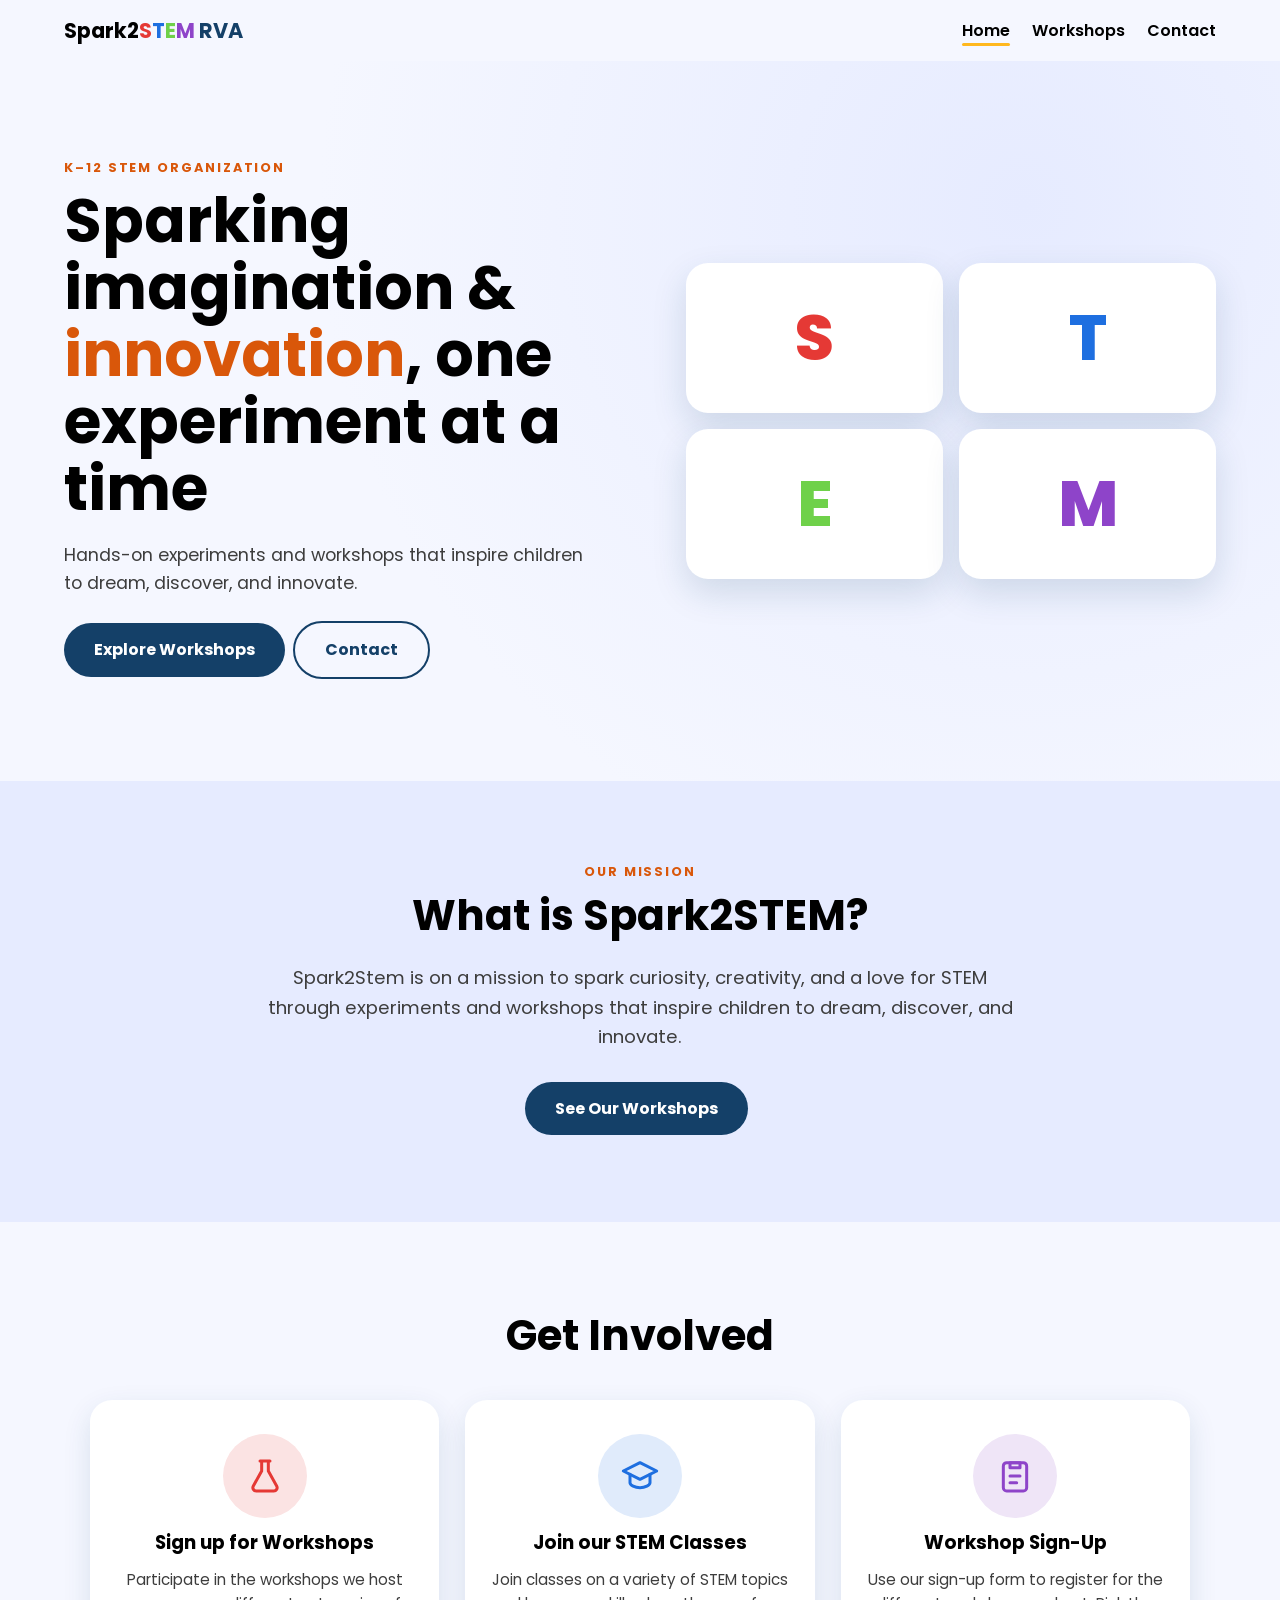
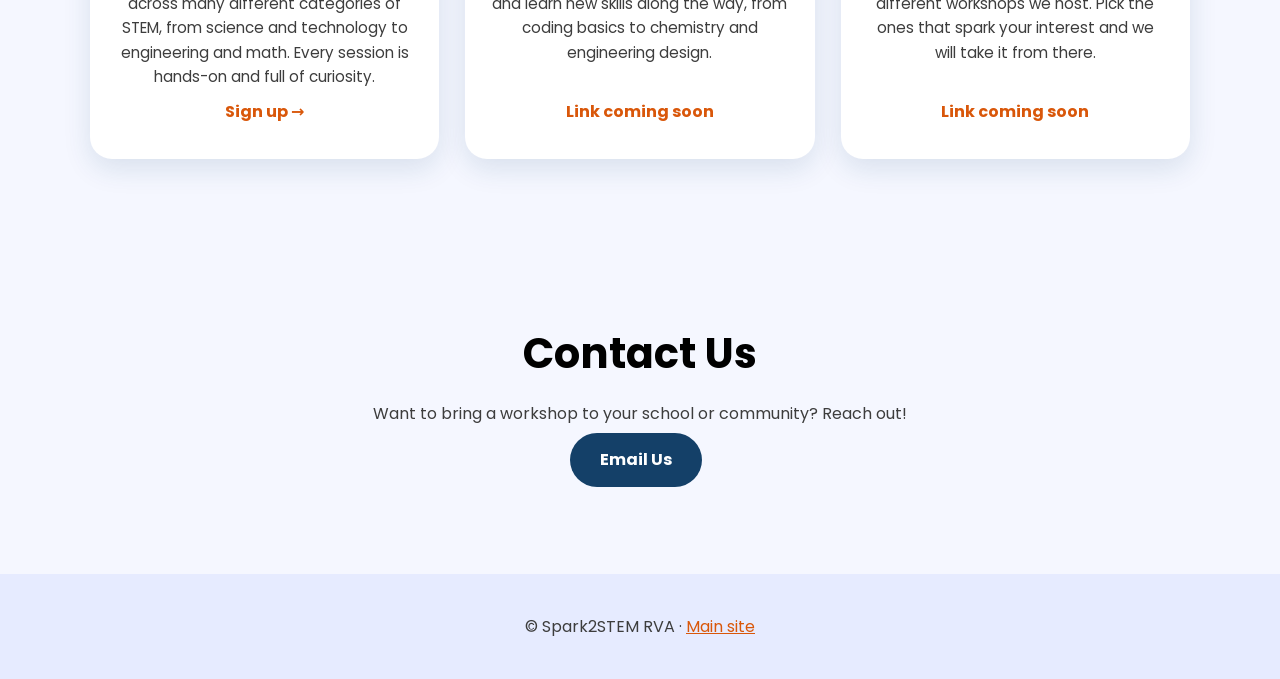
==== index.html @ 21dfae6c "Update index.html" ====
<!doctype html><html lang="en"><head><title>Spark2STEM RVA | Sparking Imagination & Innovation</title><meta charset="utf-8"><meta name="viewport" content="width=device-width,initial-scale=1"><link rel="icon" href="https://spark2stem.github.io/IMG_4433.png"><link href="https://fonts.googleapis.com/css2?family=Poppins:wght@400;600;700;800&display=swap" rel="stylesheet"><link rel="stylesheet" href="style.css"></head><body>
<nav><b>Spark2<i class="s">S</i><i class="t">T</i><i class="e">E</i><i class="m">M</i> <i class="r">RVA</i></b><div><a href="index.html" class="on">Home</a><a href="workshops.html">Workshops</a><a href="index.html#contact">Contact</a></div></nav>
<header class="hero"><div><div class="tag rv">K–12 STEM Organization</div><h1 class="rv">Sparking imagination &amp; <em>innovation</em>, one experiment at a time</h1><p class="rv">Hands-on experiments and workshops that inspire children to dream, discover, and innovate.</p><div class="rv"><a class="btn" href="workshops.html">Explore Workshops</a><a class="btn alt" href="#contact">Contact</a></div></div>
<div class="stem"><i>S</i><i>T</i><i>E</i><i>M</i></div></header>
<section class="mission"><div class="tag rv">Our Mission</div><h2 class="rv">What is Spark2STEM?</h2><p class="rv">Spark2Stem is on a mission to spark curiosity, creativity, and a love for STEM through experiments and workshops that inspire children to dream, discover, and innovate.</p><a class="btn rv" href="workshops.html">See Our Workshops</a></section>
<section class="involved"><h2 class="rv">Get Involved</h2><div class="gi-grid">
<a class="gi rv" data-link="workshopsLink"><div class="ico"><svg viewBox="0 0 24 24" width="40" height="40" fill="none" stroke="currentColor" stroke-width="1.8" stroke-linecap="round" stroke-linejoin="round"><path d="M9 3h6M10 3v6l-5 9a2 2 0 0 0 1.8 3h10.4A2 2 0 0 0 19 18l-5-9V3"/></svg></div><h3>Sign up for Workshops</h3><p>Participate in the workshops we host across many different categories of STEM, from science and technology to engineering and math. Every session is hands-on and full of curiosity.</p><span class="go"></span></a>
<a class="gi rv" data-link="classesLink"><div class="ico"><svg viewBox="0 0 24 24" width="40" height="40" fill="none" stroke="currentColor" stroke-width="1.8" stroke-linecap="round" stroke-linejoin="round"><path d="M2 9l10-5 10 5-10 5z"/><path d="M6 11v5c0 1.5 3 3 6 3s6-1.5 6-3v-5"/></svg></div><h3>Join our STEM Classes</h3><p>Join classes on a variety of STEM topics and learn new skills along the way, from coding basics to chemistry and engineering design.</p><span class="go"></span></a>
<a class="gi rv" data-link="signupLink"><div class="ico"><svg viewBox="0 0 24 24" width="40" height="40" fill="none" stroke="currentColor" stroke-width="1.8" stroke-linecap="round" stroke-linejoin="round"><rect x="5" y="4" width="14" height="17" rx="2"/><path d="M9 4h6v3H9zM9 12h6M9 16h4"/></svg></div><h3>Workshop Sign-Up</h3><p>Use our sign-up form to register for the different workshops we host. Pick the ones that spark your interest and we will take it from there.</p><span class="go"></span></a>
</div></section>
<section id="contact" style="text-align:center"><h2 class="rv">Contact Us</h2><p class="rv" style="color:var(--mute)">Want to bring a workshop to your school or community? Reach out!</p><a class="btn rv" href="malito:spark2stemrva@gmail.com">Email Us</a></section>
<footer>© Spark2STEM RVA · <a href="https://spark2stem.github.io/">Main site</a></footer><script src="app.js"></script></body></html>
---- style.css ----
:root{--navy:#144068;--bg:#f5f7ff;--bg2:#e6ebff;--card:#ffffff;--ink:#000000;--mute:#3d3d3d;--spark:#ffb81f;--hot:#ff7a1a;--acc:#d9570a;--r:22px}
*{box-sizing:border-box;margin:0}html{scroll-behavior:smooth}
body{font-family:'Poppins',system-ui,sans-serif;background:var(--bg);color:var(--ink);line-height:1.6;overflow-x:hidden}
nav{position:sticky;top:0;z-index:9;display:flex;justify-content:space-between;align-items:center;padding:14px 5vw;background:color-mix(in srgb,var(--bg) 85%,transparent);backdrop-filter:blur(12px)}
nav b{font-size:1.3rem}nav b span{color:var(--acc)}nav div a{color:var(--ink);text-decoration:none;margin-left:22px;font-weight:600;position:relative}
nav div a:after{content:'';position:absolute;left:0;bottom:-4px;height:3px;width:0;background:var(--spark);border-radius:3px;transition:.3s}
nav div a:hover:after,nav div a.on:after{width:100%}
.btn{display:inline-block;padding:14px 30px;border-radius:99px;background:var(--navy);color:#fff;font-weight:700;text-decoration:none;transition:transform .3s,box-shadow .3s;margin:6px 8px 6px 0}
.btn:hover{transform:translateY(-4px) scale(1.04);box-shadow:0 12px 28px rgba(20,64,104,.35)}
.btn.alt{background:transparent;color:var(--navy);border:2px solid var(--navy)}
.hero{display:grid;grid-template-columns:1.1fr 1fr;gap:40px;align-items:center;padding:8vh 5vw;min-height:80vh;background:radial-gradient(circle at 80% 20%,var(--bg2),var(--bg) 60%)}
.tag{color:var(--acc);font-weight:700;letter-spacing:.15em;text-transform:uppercase;font-size:.8rem}
h1{font-size:clamp(2.2rem,5vw,3.8rem);line-height:1.1;margin:10px 0 18px}h1 em{font-style:normal;color:var(--acc)}
.hero p{color:var(--mute);font-size:1.1rem;max-width:520px;margin-bottom:18px}
.stem{position:relative;height:380px;display:grid;grid-template-columns:1fr 1fr;gap:16px;align-content:center}
.stem i{font-style:normal;display:grid;place-items:center;font-size:4rem;font-weight:800;border-radius:var(--r);background:var(--card);color:var(--acc);height:150px;box-shadow:0 14px 34px rgba(20,64,104,.15);animation:float 5s ease-in-out infinite}
.stem i:nth-child(1){color:#e53935}.stem i:nth-child(2){animation-delay:-1.2s;color:#1e6fe0}.stem i:nth-child(3){animation-delay:-2.4s;color:#6fd14a}.stem i:nth-child(4){animation-delay:-3.6s;color:#8e44c9}
@keyframes float{50%{transform:translateY(-16px) rotate(2deg)}}
section{padding:9vh 5vw}h2{font-size:clamp(1.8rem,4vw,2.6rem);margin-bottom:14px}
.mission{text-align:center;background:var(--bg2)}.mission p{max-width:760px;margin:0 auto 24px;font-size:1.15rem;color:var(--mute)}
.chips{display:flex;flex-wrap:wrap;gap:10px;margin:22px 0}
.chips button{font:inherit;font-weight:600;padding:8px 20px;border-radius:99px;border:2px solid var(--navy);background:transparent;color:var(--navy);cursor:pointer;transition:.25s}
.chips button.on,.chips button:hover{background:var(--navy);color:#fff}
.grid{display:grid;grid-template-columns:repeat(auto-fill,minmax(270px,1fr));gap:26px}
.card{background:var(--card);border-radius:var(--r);overflow:hidden;box-shadow:0 10px 28px rgba(20,64,104,.12);transition:transform .35s,box-shadow .35s;display:flex;flex-direction:column}
.card:hover{transform:translateY(-8px) rotate(-.4deg);box-shadow:0 18px 40px rgba(20,64,104,.22)}
.card .img{height:180px;background:linear-gradient(135deg,var(--hot),var(--spark)) center/cover;display:grid;place-items:center;font-size:3.5rem}
.card .body{padding:20px;display:flex;flex-direction:column;gap:8px;flex:1}.card h3{font-size:1.2rem}.card p{color:var(--mute);font-size:.95rem;flex:1}
.pill{display:inline-block;font-size:.72rem;font-weight:700;padding:3px 12px;border-radius:99px;background:var(--spark);color:#1a1030;margin-right:6px}
.when{font-size:.85rem;color:var(--acc);font-weight:600}.card a{color:var(--acc);font-weight:700;text-decoration:none}
.empty{color:var(--mute)}footer{text-align:center;padding:40px 5vw;color:var(--mute);background:var(--bg2)}footer a{color:var(--acc)}
.rv{opacity:0;transform:translateY(34px);transition:opacity .8s ease,transform .8s ease}.rv.in{opacity:1;transform:none}
@media(max-width:800px){.hero{grid-template-columns:1fr}.stem{height:auto}nav div a{margin-left:12px}}
@media(prefers-reduced-motion:reduce){*{animation:none!important;transition:none!important}.rv{opacity:1;transform:none}}
.involved{text-align:center}.gi-grid{display:grid;grid-template-columns:repeat(auto-fit,minmax(260px,1fr));gap:26px;max-width:1100px;margin:30px auto 0}
.gi{display:flex;flex-direction:column;align-items:center;gap:10px;padding:34px 26px;background:var(--card);border-radius:var(--r);color:var(--ink);text-decoration:none;box-shadow:0 10px 28px rgba(20,64,104,.12);transition:transform .35s,box-shadow .35s}
.gi:hover{transform:translateY(-8px);box-shadow:0 18px 40px rgba(20,64,104,.22)}
.gi .ico{width:84px;height:84px;display:grid;place-items:center;font-size:2.6rem;border-radius:50%;background:var(--bg2);color:var(--navy);transition:transform .4s}.gi:hover .ico{transform:rotate(-8deg) scale(1.1)}
.gi p{color:var(--mute);font-size:.95rem;flex:1}.gi .go{font-weight:700;color:var(--acc)}.gi.soon{cursor:default}.gi.soon:hover{transform:none}
nav b i{font-style:normal}nav b .s{color:#e53935}nav b .t{color:#1e6fe0}nav b .e{color:#6fd14a}nav b .m{color:#8e44c9}
.gi:nth-child(1) .ico{color:#e53935;background:color-mix(in srgb,#e53935 14%,#fff)}
.gi:nth-child(2) .ico{color:#1e6fe0;background:color-mix(in srgb,#1e6fe0 14%,#fff)}
.gi:nth-child(3) .ico{color:#8e44c9;background:color-mix(in srgb,#8e44c9 14%,#fff)}
nav b .r{color:#144068}
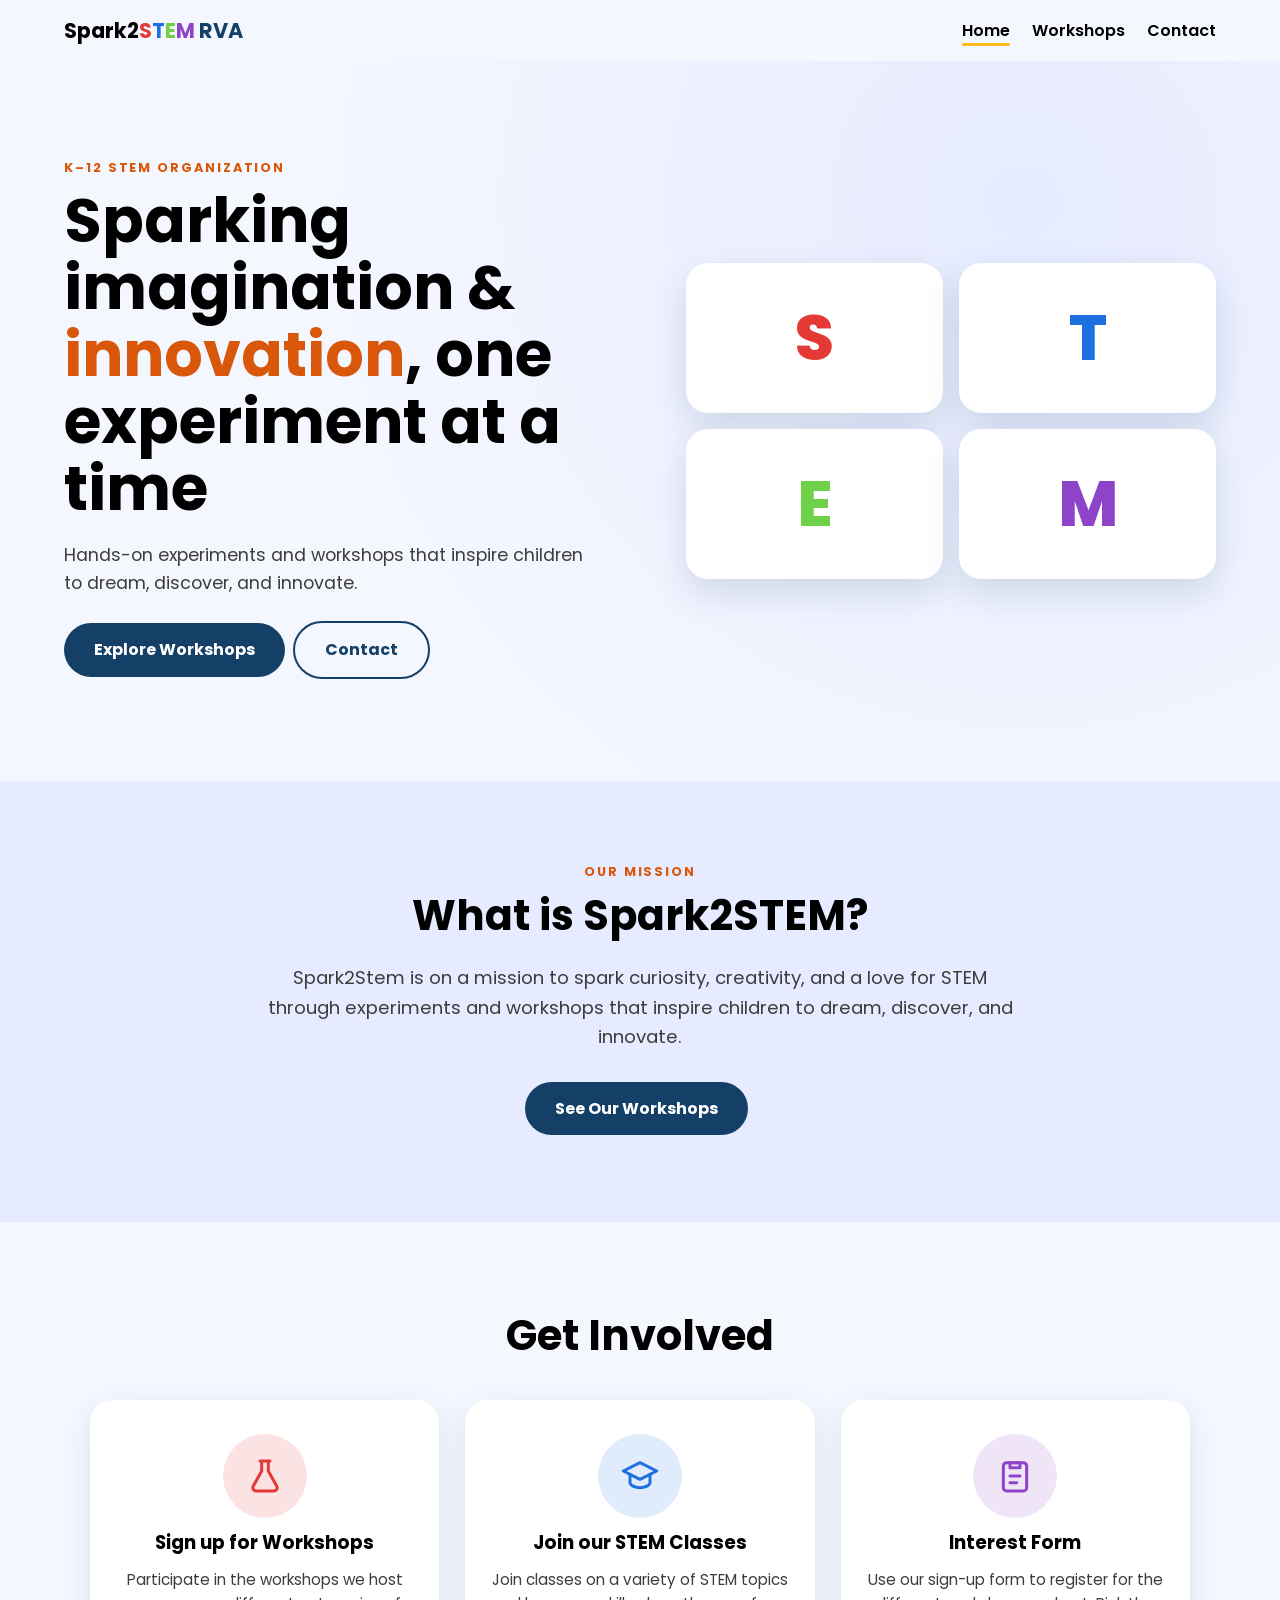
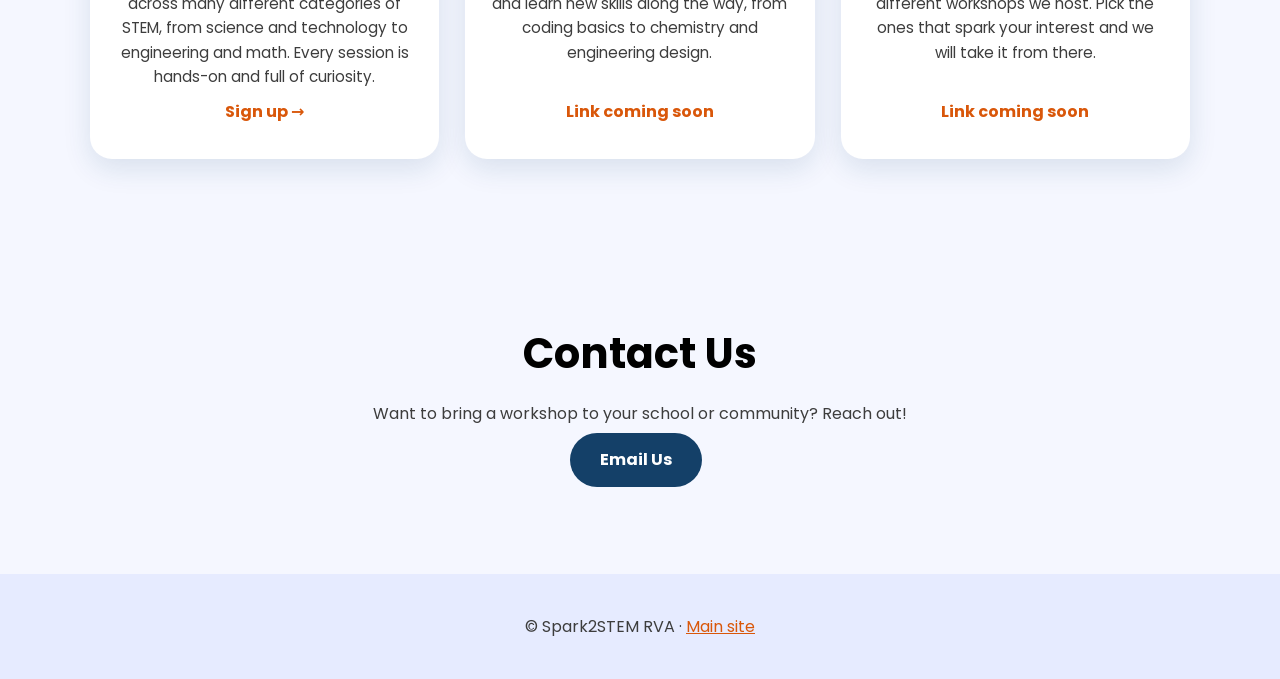
==== commit 5514c413: "Update index.html" ====
--- a/index.html
+++ b/index.html
@@ -6,7 +6,7 @@
 <section class="involved"><h2 class="rv">Get Involved</h2><div class="gi-grid">
 <a class="gi rv" data-link="workshopsLink"><div class="ico"><svg viewBox="0 0 24 24" width="40" height="40" fill="none" stroke="currentColor" stroke-width="1.8" stroke-linecap="round" stroke-linejoin="round"><path d="M9 3h6M10 3v6l-5 9a2 2 0 0 0 1.8 3h10.4A2 2 0 0 0 19 18l-5-9V3"/></svg></div><h3>Sign up for Workshops</h3><p>Participate in the workshops we host across many different categories of STEM, from science and technology to engineering and math. Every session is hands-on and full of curiosity.</p><span class="go"></span></a>
 <a class="gi rv" data-link="classesLink"><div class="ico"><svg viewBox="0 0 24 24" width="40" height="40" fill="none" stroke="currentColor" stroke-width="1.8" stroke-linecap="round" stroke-linejoin="round"><path d="M2 9l10-5 10 5-10 5z"/><path d="M6 11v5c0 1.5 3 3 6 3s6-1.5 6-3v-5"/></svg></div><h3>Join our STEM Classes</h3><p>Join classes on a variety of STEM topics and learn new skills along the way, from coding basics to chemistry and engineering design.</p><span class="go"></span></a>
-<a class="gi rv" data-link="signupLink"><div class="ico"><svg viewBox="0 0 24 24" width="40" height="40" fill="none" stroke="currentColor" stroke-width="1.8" stroke-linecap="round" stroke-linejoin="round"><rect x="5" y="4" width="14" height="17" rx="2"/><path d="M9 4h6v3H9zM9 12h6M9 16h4"/></svg></div><h3>Workshop Sign-Up</h3><p>Use our sign-up form to register for the different workshops we host. Pick the ones that spark your interest and we will take it from there.</p><span class="go"></span></a>
+<a class="gi rv" data-link="signupLink"><div class="ico"><svg viewBox="0 0 24 24" width="40" height="40" fill="none" stroke="currentColor" stroke-width="1.8" stroke-linecap="round" stroke-linejoin="round"><rect x="5" y="4" width="14" height="17" rx="2"/><path d="M9 4h6v3H9zM9 12h6M9 16h4"/></svg></div><h3>Interest Form</h3><p>Use our sign-up form to register for the different workshops we host. Pick the ones that spark your interest and we will take it from there.</p><span class="go"></span></a>
 </div></section>
 <section id="contact" style="text-align:center"><h2 class="rv">Contact Us</h2><p class="rv" style="color:var(--mute)">Want to bring a workshop to your school or community? Reach out!</p><a class="btn rv" href="malito:spark2stemrva@gmail.com">Email Us</a></section>
 <footer>© Spark2STEM RVA · <a href="https://spark2stem.github.io/">Main site</a></footer><script src="app.js"></script></body></html>
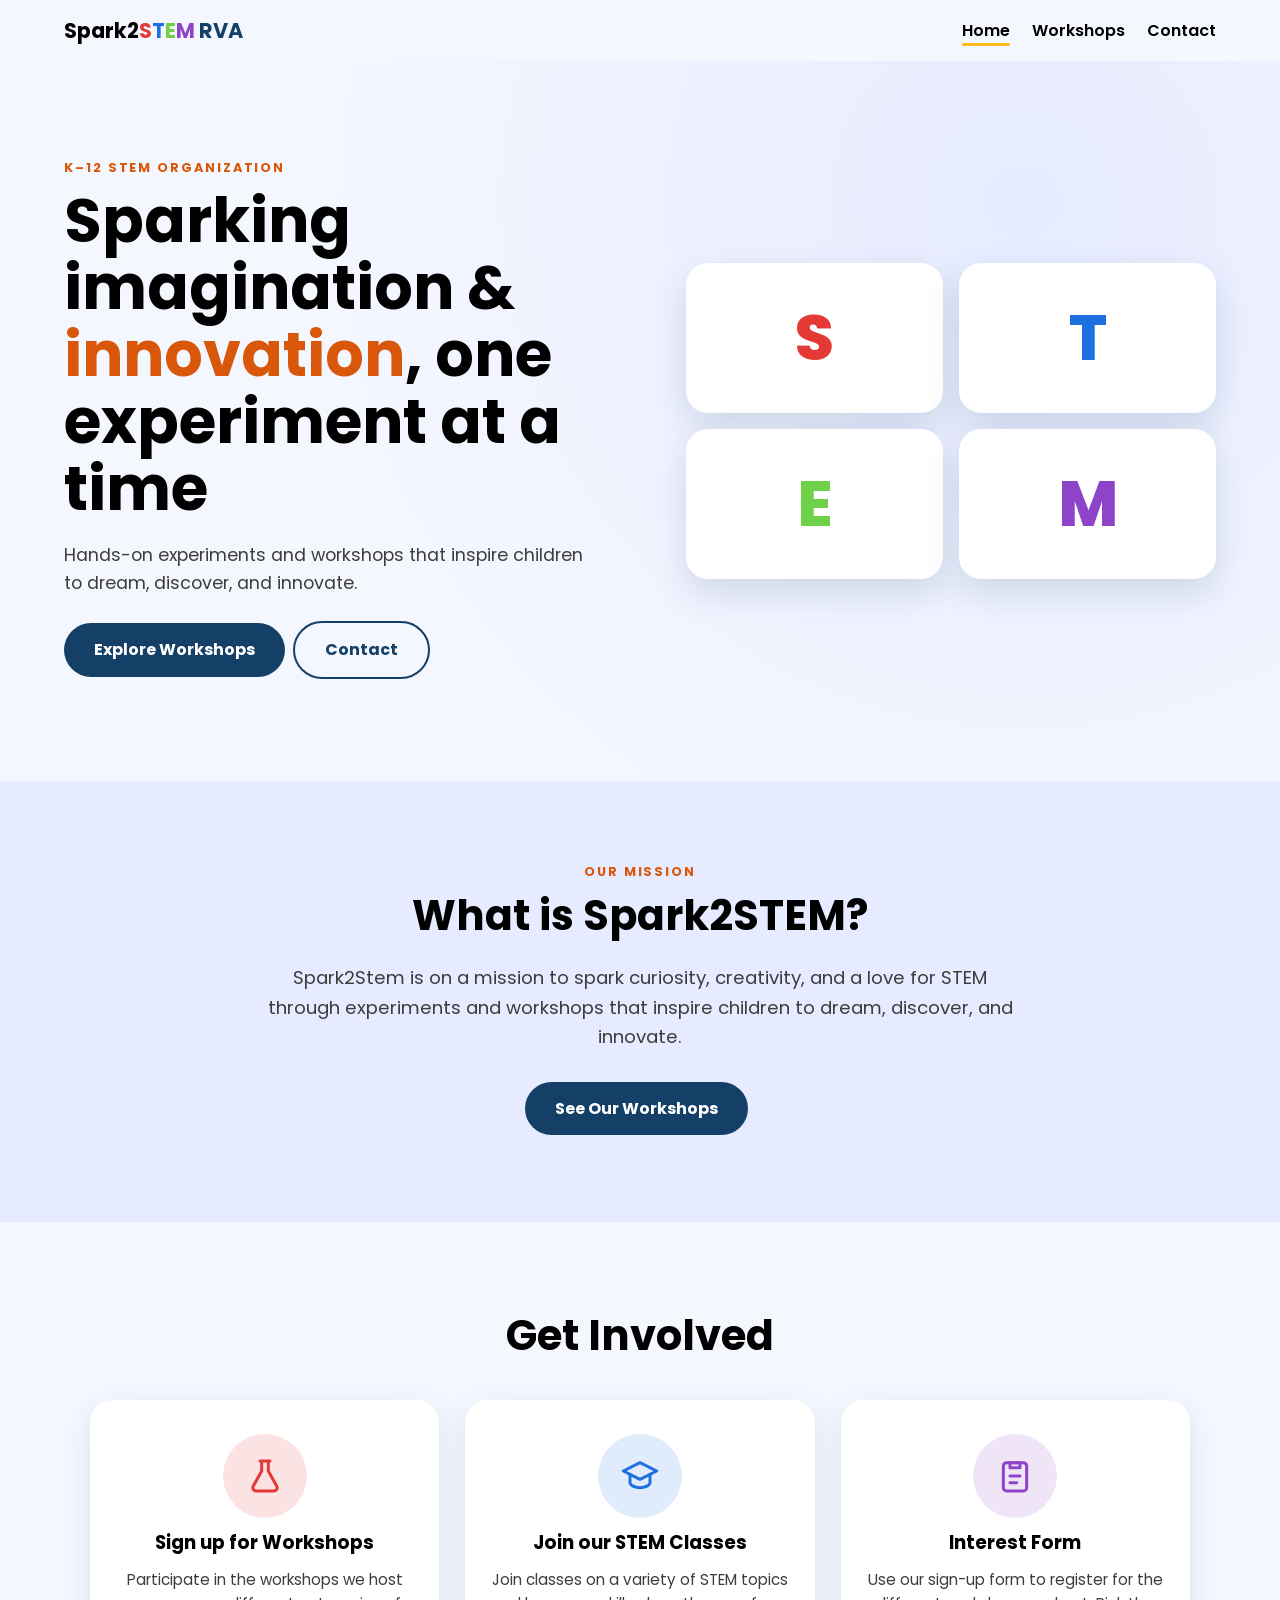
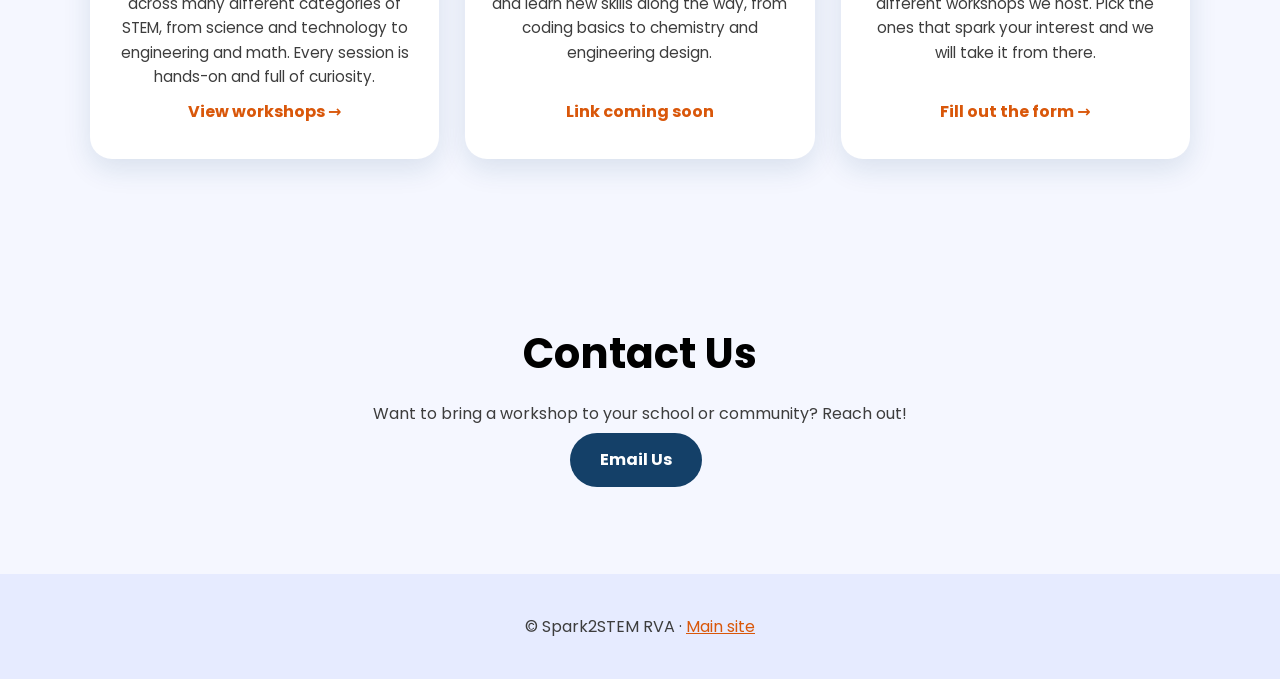
==== commit a0c3e18e: "Update index.html" ====
--- a/index.html
+++ b/index.html
@@ -1,4 +1,4 @@
-<!doctype html><html lang="en"><head><title>Spark2STEM RVA | Sparking Imagination & Innovation</title><meta charset="utf-8"><meta name="viewport" content="width=device-width,initial-scale=1"><link rel="icon" href="https://spark2stem.github.io/IMG_4433.png"><link href="https://fonts.googleapis.com/css2?family=Poppins:wght@400;600;700;800&display=swap" rel="stylesheet"><link rel="stylesheet" href="style.css"></head><body>
+<!doctype html><html lang="en"><head><title>Spark2STEM RVA | Sparking Imagination & Innovation</title><meta charset="utf-8"><meta name="viewport" content="width=device-width,initial-scale=1"><link rel="icon" type="image/png" href="favicon.png"><link href="https://fonts.googleapis.com/css2?family=Poppins:wght@400;600;700;800&display=swap" rel="stylesheet"><link rel="stylesheet" href="style.css"></head><body>
 <nav><b>Spark2<i class="s">S</i><i class="t">T</i><i class="e">E</i><i class="m">M</i> <i class="r">RVA</i></b><div><a href="index.html" class="on">Home</a><a href="workshops.html">Workshops</a><a href="index.html#contact">Contact</a></div></nav>
 <header class="hero"><div><div class="tag rv">K–12 STEM Organization</div><h1 class="rv">Sparking imagination &amp; <em>innovation</em>, one experiment at a time</h1><p class="rv">Hands-on experiments and workshops that inspire children to dream, discover, and innovate.</p><div class="rv"><a class="btn" href="workshops.html">Explore Workshops</a><a class="btn alt" href="#contact">Contact</a></div></div>
 <div class="stem"><i>S</i><i>T</i><i>E</i><i>M</i></div></header>
@@ -8,5 +8,5 @@
 <a class="gi rv" data-link="classesLink"><div class="ico"><svg viewBox="0 0 24 24" width="40" height="40" fill="none" stroke="currentColor" stroke-width="1.8" stroke-linecap="round" stroke-linejoin="round"><path d="M2 9l10-5 10 5-10 5z"/><path d="M6 11v5c0 1.5 3 3 6 3s6-1.5 6-3v-5"/></svg></div><h3>Join our STEM Classes</h3><p>Join classes on a variety of STEM topics and learn new skills along the way, from coding basics to chemistry and engineering design.</p><span class="go"></span></a>
 <a class="gi rv" data-link="signupLink"><div class="ico"><svg viewBox="0 0 24 24" width="40" height="40" fill="none" stroke="currentColor" stroke-width="1.8" stroke-linecap="round" stroke-linejoin="round"><rect x="5" y="4" width="14" height="17" rx="2"/><path d="M9 4h6v3H9zM9 12h6M9 16h4"/></svg></div><h3>Interest Form</h3><p>Use our sign-up form to register for the different workshops we host. Pick the ones that spark your interest and we will take it from there.</p><span class="go"></span></a>
 </div></section>
-<section id="contact" style="text-align:center"><h2 class="rv">Contact Us</h2><p class="rv" style="color:var(--mute)">Want to bring a workshop to your school or community? Reach out!</p><a class="btn rv" href="malito:spark2stemrva@gmail.com">Email Us</a></section>
+<section id="contact" style="text-align:center"><h2 class="rv">Contact Us</h2><p class="rv" style="color:var(--mute)">Want to bring a workshop to your school or community? Reach out!</p><a class="btn rv" href="mailto:spark2stemrva@gmail.com">Email Us</a></section>
 <footer>© Spark2STEM RVA · <a href="https://spark2stem.github.io/">Main site</a></footer><script src="app.js"></script></body></html>
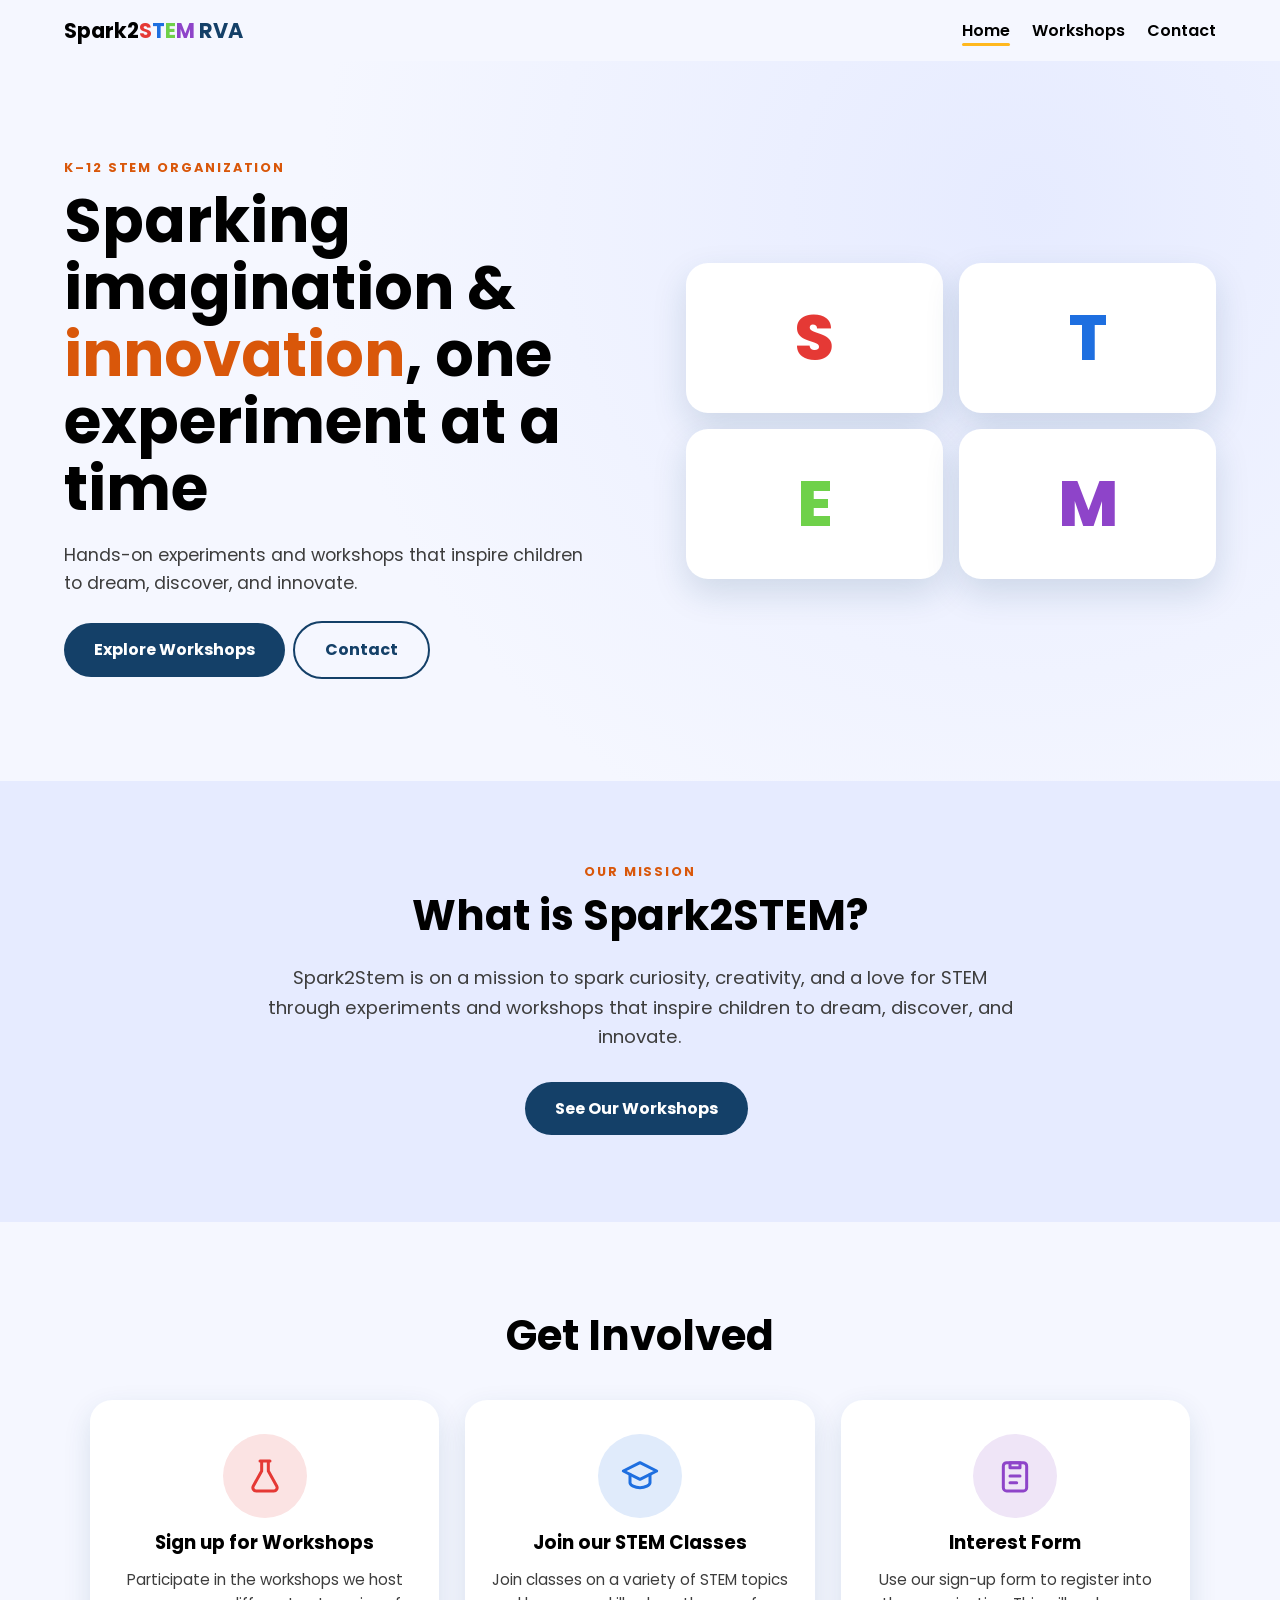
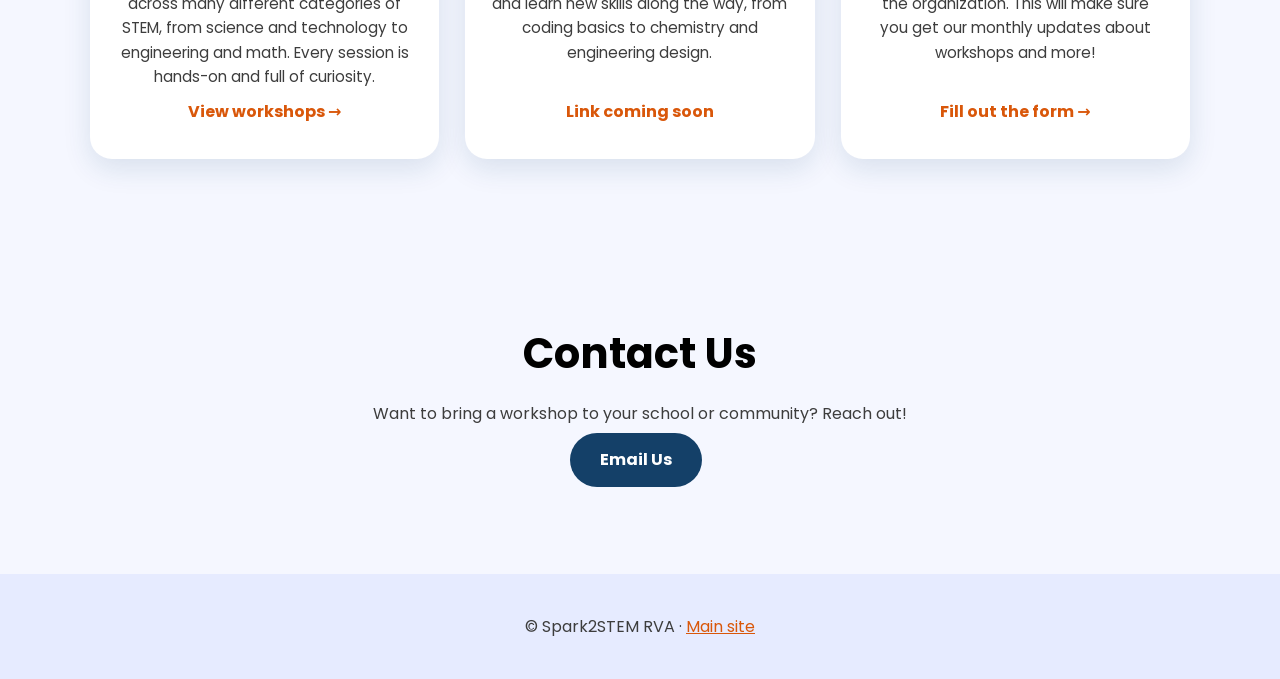
==== commit 9400557c: "Update index.html" ====
--- a/index.html
+++ b/index.html
@@ -6,7 +6,7 @@
 <section class="involved"><h2 class="rv">Get Involved</h2><div class="gi-grid">
 <a class="gi rv" data-link="workshopsLink"><div class="ico"><svg viewBox="0 0 24 24" width="40" height="40" fill="none" stroke="currentColor" stroke-width="1.8" stroke-linecap="round" stroke-linejoin="round"><path d="M9 3h6M10 3v6l-5 9a2 2 0 0 0 1.8 3h10.4A2 2 0 0 0 19 18l-5-9V3"/></svg></div><h3>Sign up for Workshops</h3><p>Participate in the workshops we host across many different categories of STEM, from science and technology to engineering and math. Every session is hands-on and full of curiosity.</p><span class="go"></span></a>
 <a class="gi rv" data-link="classesLink"><div class="ico"><svg viewBox="0 0 24 24" width="40" height="40" fill="none" stroke="currentColor" stroke-width="1.8" stroke-linecap="round" stroke-linejoin="round"><path d="M2 9l10-5 10 5-10 5z"/><path d="M6 11v5c0 1.5 3 3 6 3s6-1.5 6-3v-5"/></svg></div><h3>Join our STEM Classes</h3><p>Join classes on a variety of STEM topics and learn new skills along the way, from coding basics to chemistry and engineering design.</p><span class="go"></span></a>
-<a class="gi rv" data-link="signupLink"><div class="ico"><svg viewBox="0 0 24 24" width="40" height="40" fill="none" stroke="currentColor" stroke-width="1.8" stroke-linecap="round" stroke-linejoin="round"><rect x="5" y="4" width="14" height="17" rx="2"/><path d="M9 4h6v3H9zM9 12h6M9 16h4"/></svg></div><h3>Interest Form</h3><p>Use our sign-up form to register for the different workshops we host. Pick the ones that spark your interest and we will take it from there.</p><span class="go"></span></a>
+<a class="gi rv" data-link="signupLink"><div class="ico"><svg viewBox="0 0 24 24" width="40" height="40" fill="none" stroke="currentColor" stroke-width="1.8" stroke-linecap="round" stroke-linejoin="round"><rect x="5" y="4" width="14" height="17" rx="2"/><path d="M9 4h6v3H9zM9 12h6M9 16h4"/></svg></div><h3>Interest Form</h3><p>Use our sign-up form to register into the organization. This will make sure you get our monthly updates about workshops and more!</p><span class="go"></span></a>
 </div></section>
 <section id="contact" style="text-align:center"><h2 class="rv">Contact Us</h2><p class="rv" style="color:var(--mute)">Want to bring a workshop to your school or community? Reach out!</p><a class="btn rv" href="mailto:spark2stemrva@gmail.com">Email Us</a></section>
 <footer>© Spark2STEM RVA · <a href="https://spark2stem.github.io/">Main site</a></footer><script src="app.js"></script></body></html>
--- a/style.css
+++ b/style.css
@@ -42,3 +42,4 @@
 .gi:nth-child(2) .ico{color:#1e6fe0;background:color-mix(in srgb,#1e6fe0 14%,#fff)}
 .gi:nth-child(3) .ico{color:#8e44c9;background:color-mix(in srgb,#8e44c9 14%,#fff)}
 nav b .r{color:#144068}
+.card .pic{width:100%;height:260px;object-fit:cover;display:block}.card .pic.whole{height:auto}
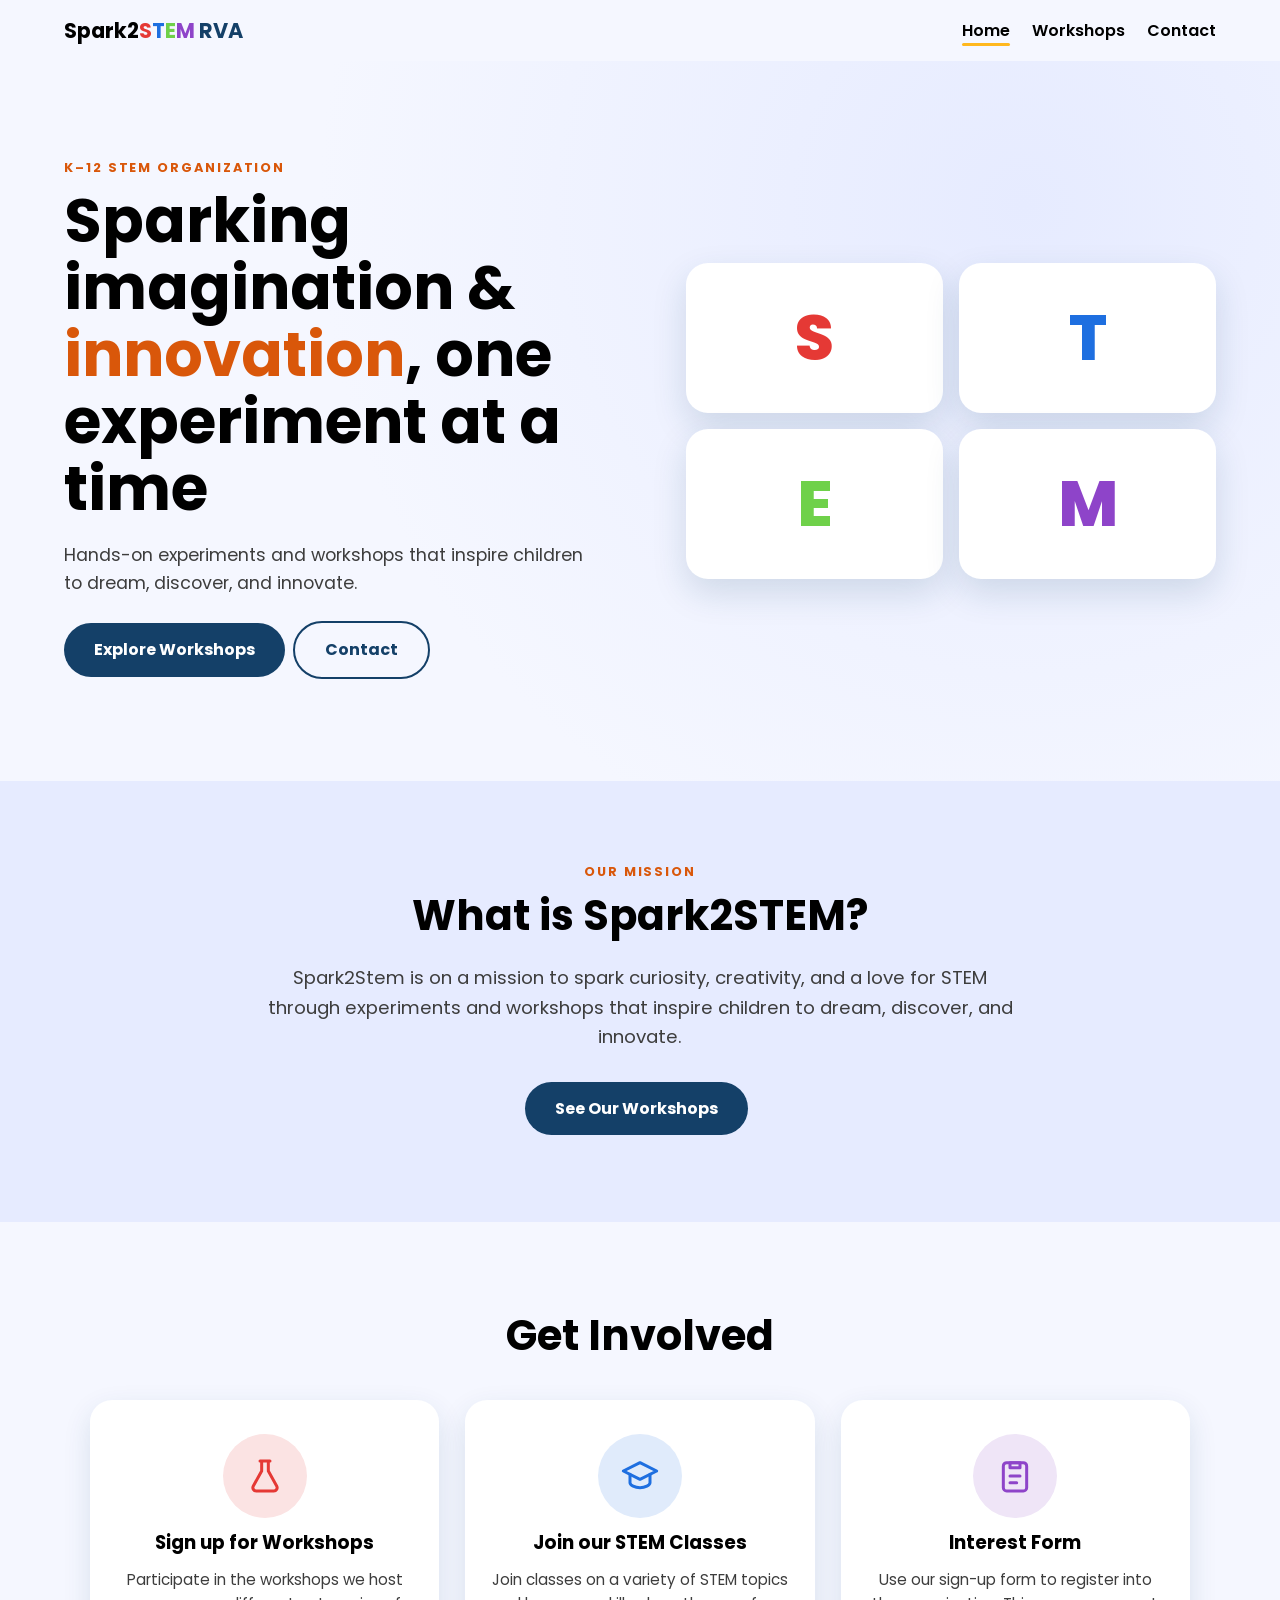
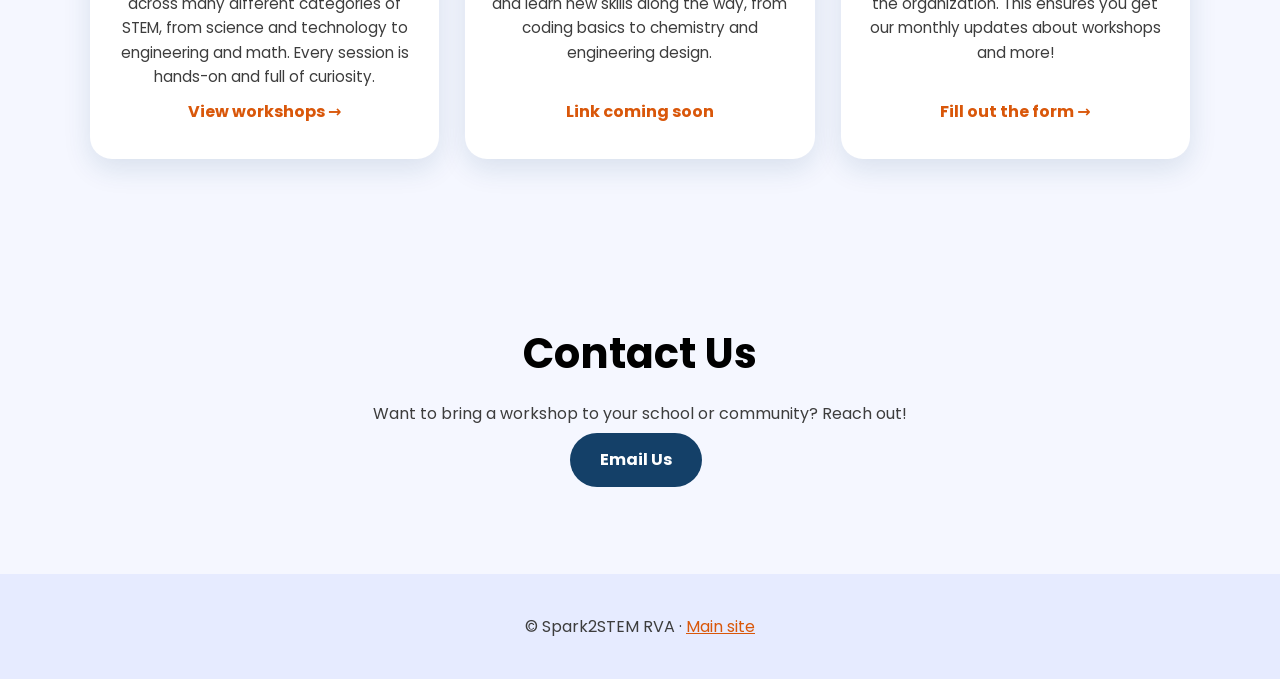
==== commit c9fe8974: "Update index.html" ====
--- a/index.html
+++ b/index.html
@@ -6,7 +6,7 @@
 <section class="involved"><h2 class="rv">Get Involved</h2><div class="gi-grid">
 <a class="gi rv" data-link="workshopsLink"><div class="ico"><svg viewBox="0 0 24 24" width="40" height="40" fill="none" stroke="currentColor" stroke-width="1.8" stroke-linecap="round" stroke-linejoin="round"><path d="M9 3h6M10 3v6l-5 9a2 2 0 0 0 1.8 3h10.4A2 2 0 0 0 19 18l-5-9V3"/></svg></div><h3>Sign up for Workshops</h3><p>Participate in the workshops we host across many different categories of STEM, from science and technology to engineering and math. Every session is hands-on and full of curiosity.</p><span class="go"></span></a>
 <a class="gi rv" data-link="classesLink"><div class="ico"><svg viewBox="0 0 24 24" width="40" height="40" fill="none" stroke="currentColor" stroke-width="1.8" stroke-linecap="round" stroke-linejoin="round"><path d="M2 9l10-5 10 5-10 5z"/><path d="M6 11v5c0 1.5 3 3 6 3s6-1.5 6-3v-5"/></svg></div><h3>Join our STEM Classes</h3><p>Join classes on a variety of STEM topics and learn new skills along the way, from coding basics to chemistry and engineering design.</p><span class="go"></span></a>
-<a class="gi rv" data-link="signupLink"><div class="ico"><svg viewBox="0 0 24 24" width="40" height="40" fill="none" stroke="currentColor" stroke-width="1.8" stroke-linecap="round" stroke-linejoin="round"><rect x="5" y="4" width="14" height="17" rx="2"/><path d="M9 4h6v3H9zM9 12h6M9 16h4"/></svg></div><h3>Interest Form</h3><p>Use our sign-up form to register into the organization. This will make sure you get our monthly updates about workshops and more!</p><span class="go"></span></a>
+<a class="gi rv" data-link="signupLink"><div class="ico"><svg viewBox="0 0 24 24" width="40" height="40" fill="none" stroke="currentColor" stroke-width="1.8" stroke-linecap="round" stroke-linejoin="round"><rect x="5" y="4" width="14" height="17" rx="2"/><path d="M9 4h6v3H9zM9 12h6M9 16h4"/></svg></div><h3>Interest Form</h3><p>Use our sign-up form to register into the organization. This ensures you get our monthly updates about workshops and more!</p><span class="go"></span></a>
 </div></section>
 <section id="contact" style="text-align:center"><h2 class="rv">Contact Us</h2><p class="rv" style="color:var(--mute)">Want to bring a workshop to your school or community? Reach out!</p><a class="btn rv" href="mailto:spark2stemrva@gmail.com">Email Us</a></section>
 <footer>© Spark2STEM RVA · <a href="https://spark2stem.github.io/">Main site</a></footer><script src="app.js"></script></body></html>
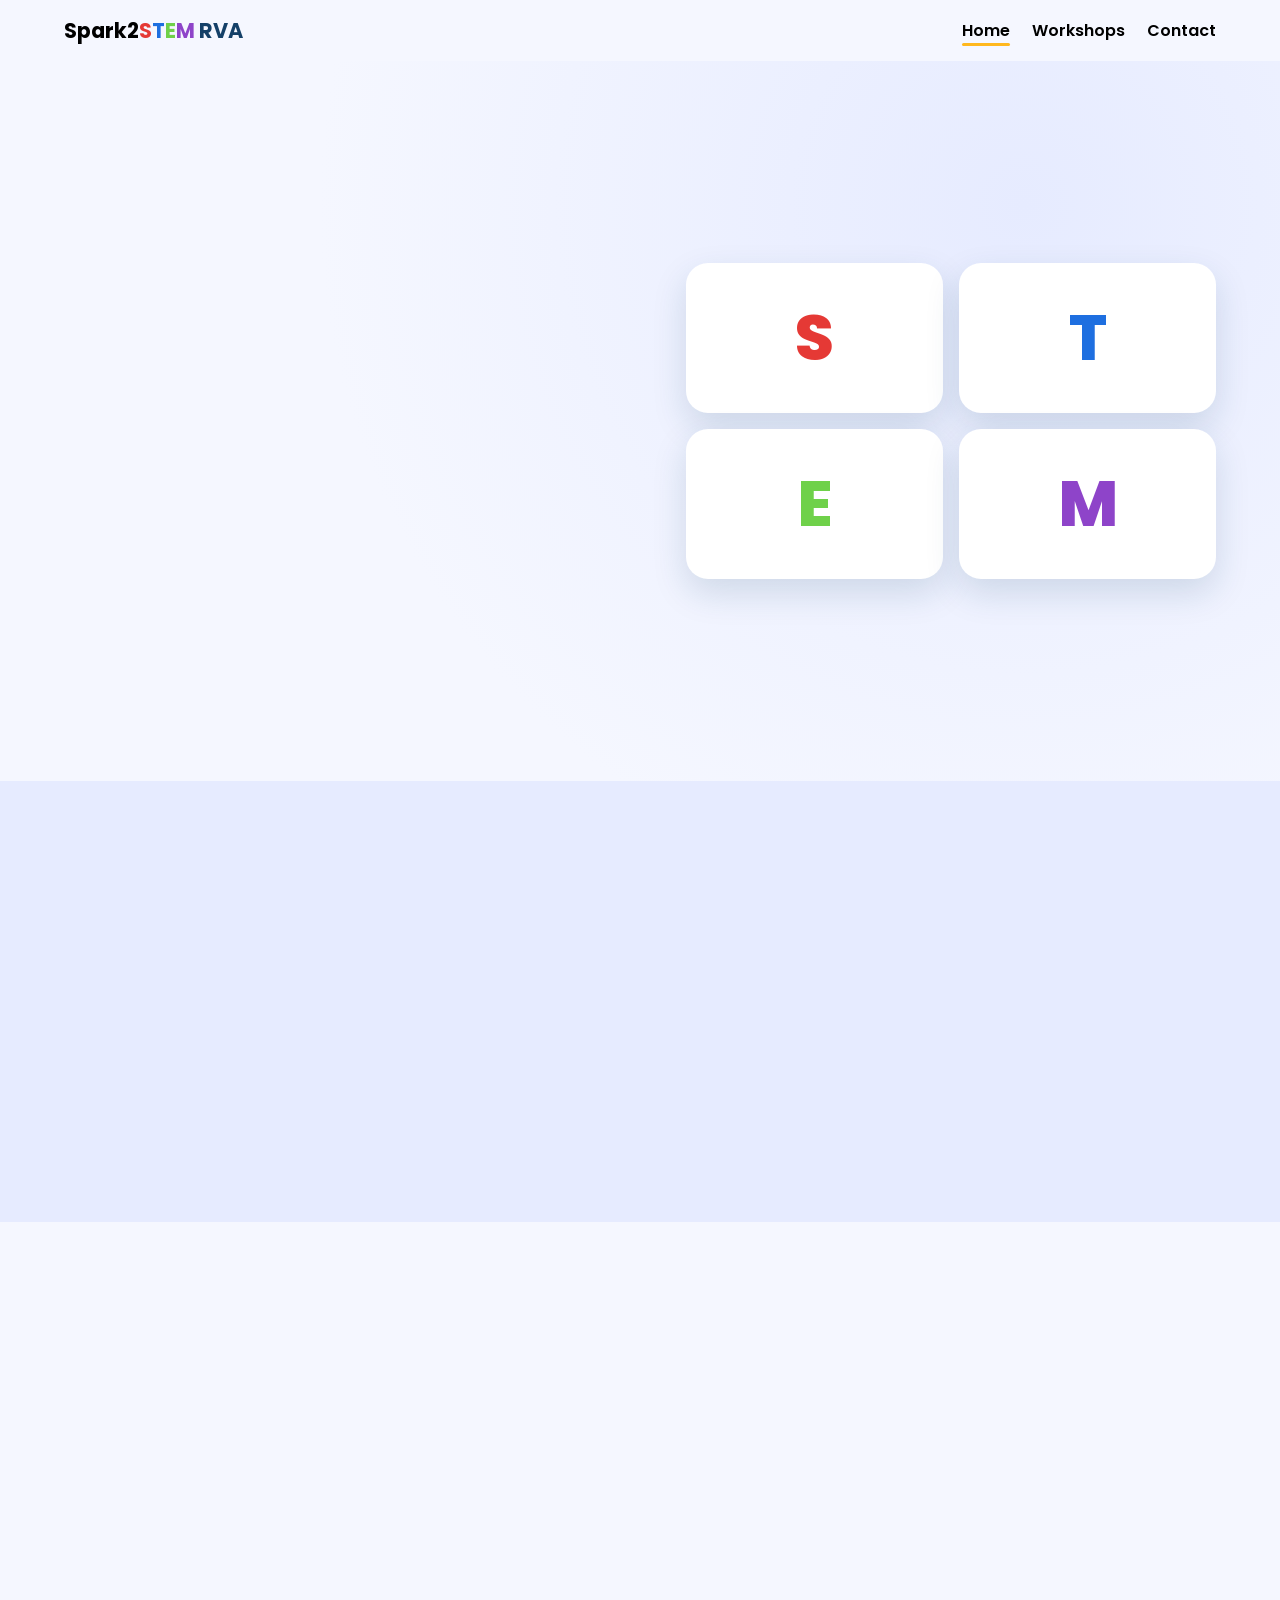
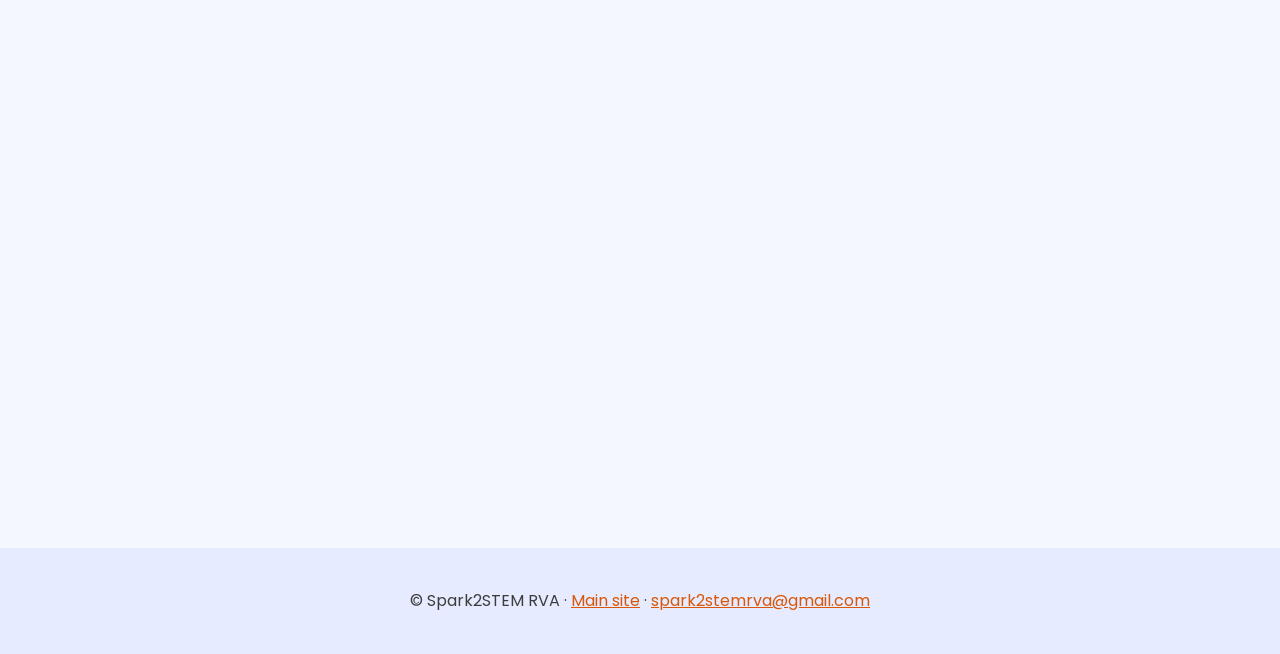
==== commit fb2348d6: "Update index.html" ====
--- a/index.html
+++ b/index.html
@@ -9,4 +9,4 @@
 <a class="gi rv" data-link="signupLink"><div class="ico"><svg viewBox="0 0 24 24" width="40" height="40" fill="none" stroke="currentColor" stroke-width="1.8" stroke-linecap="round" stroke-linejoin="round"><rect x="5" y="4" width="14" height="17" rx="2"/><path d="M9 4h6v3H9zM9 12h6M9 16h4"/></svg></div><h3>Interest Form</h3><p>Use our sign-up form to register into the organization. This ensures you get our monthly updates about workshops and more!</p><span class="go"></span></a>
 </div></section>
 <section id="contact" style="text-align:center"><h2 class="rv">Contact Us</h2><p class="rv" style="color:var(--mute)">Want to bring a workshop to your school or community? Reach out!</p><a class="btn rv" href="mailto:spark2stemrva@gmail.com">Email Us</a></section>
-<footer>© Spark2STEM RVA · <a href="https://spark2stem.github.io/">Main site</a></footer><script src="app.js"></script></body></html>
+  <footer>© Spark2STEM RVA · <a href="https://spark2stem.github.io/">Main site</a> · <a href="mailto:spark2stemrva@gmail.com">spark2stemrva@gmail.com</a></footer>
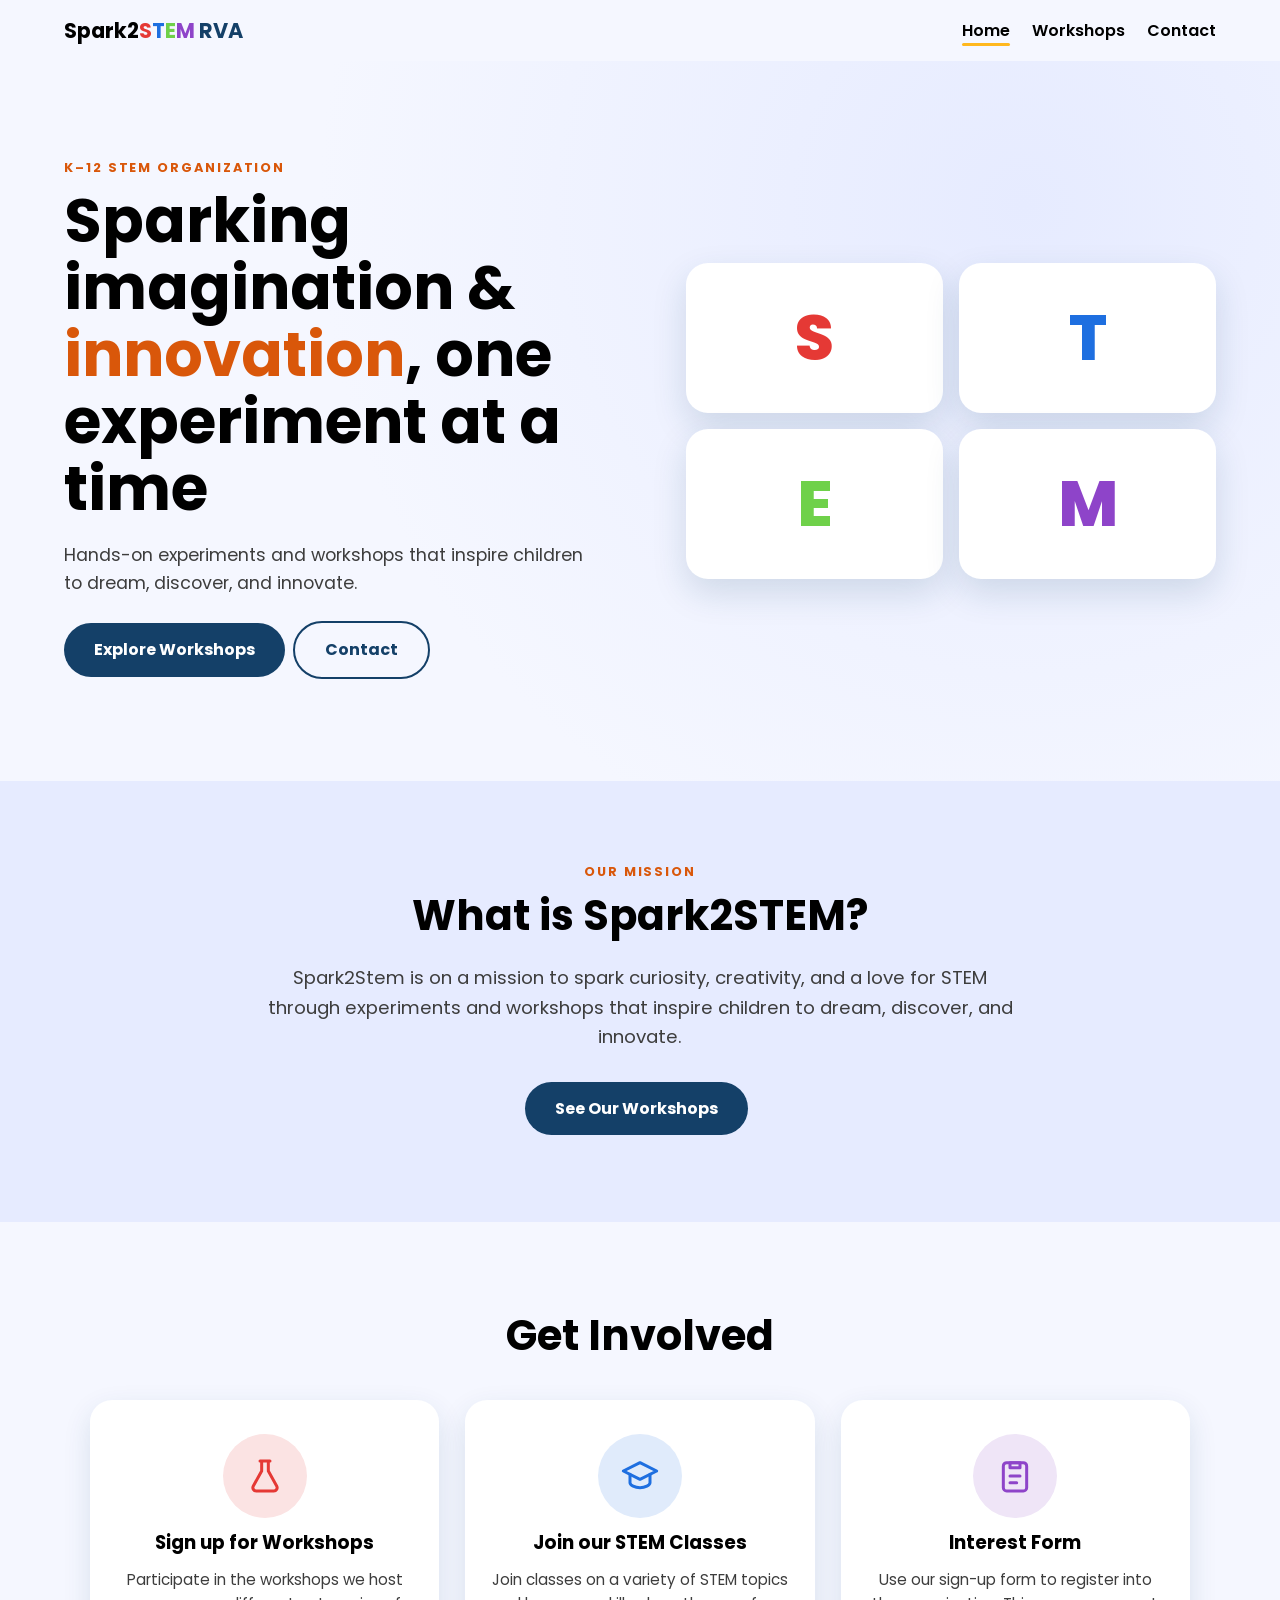
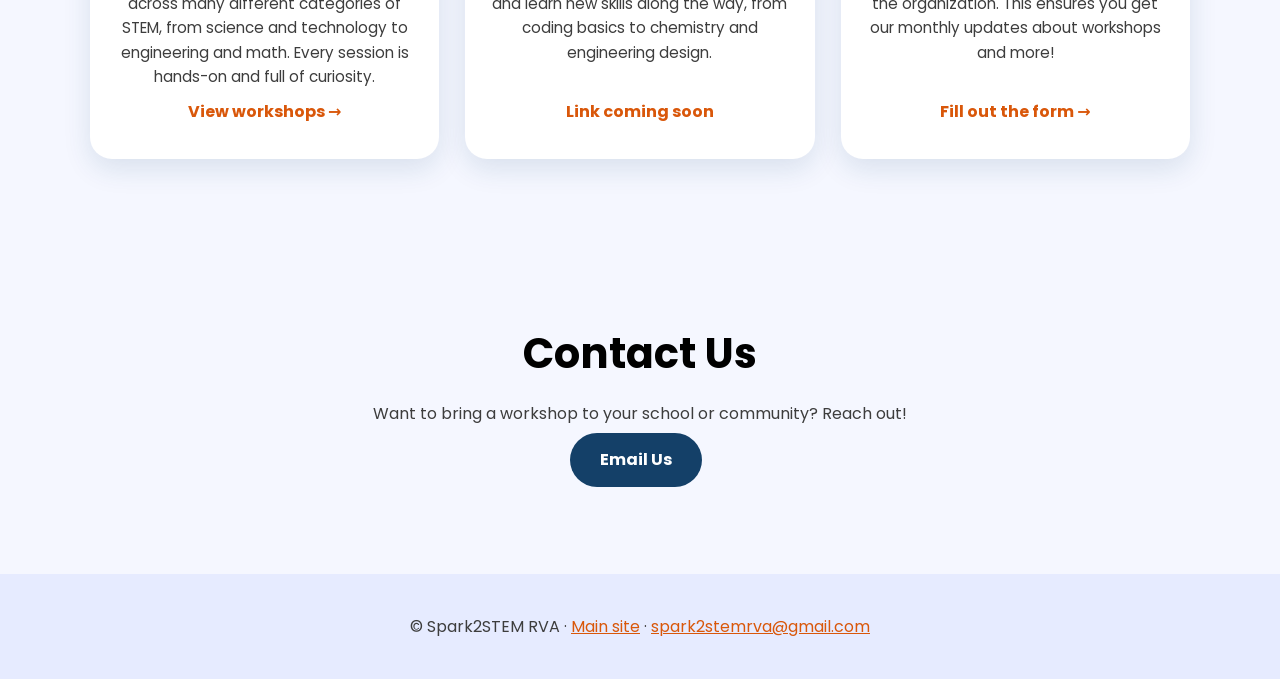
==== commit 0573682b: "Update index.html" ====
--- a/index.html
+++ b/index.html
@@ -9,4 +9,4 @@
 <a class="gi rv" data-link="signupLink"><div class="ico"><svg viewBox="0 0 24 24" width="40" height="40" fill="none" stroke="currentColor" stroke-width="1.8" stroke-linecap="round" stroke-linejoin="round"><rect x="5" y="4" width="14" height="17" rx="2"/><path d="M9 4h6v3H9zM9 12h6M9 16h4"/></svg></div><h3>Interest Form</h3><p>Use our sign-up form to register into the organization. This ensures you get our monthly updates about workshops and more!</p><span class="go"></span></a>
 </div></section>
 <section id="contact" style="text-align:center"><h2 class="rv">Contact Us</h2><p class="rv" style="color:var(--mute)">Want to bring a workshop to your school or community? Reach out!</p><a class="btn rv" href="mailto:spark2stemrva@gmail.com">Email Us</a></section>
-  <footer>© Spark2STEM RVA · <a href="https://spark2stem.github.io/">Main site</a> · <a href="mailto:spark2stemrva@gmail.com">spark2stemrva@gmail.com</a></footer>
+   <footer>© Spark2STEM RVA · <a href="https://spark2stem.github.io/">Main site</a> · <a href="mailto:spark2stemrva@gmail.com">spark2stemrva@gmail.com</a></footer><script src="app.js"></script></body></html>
